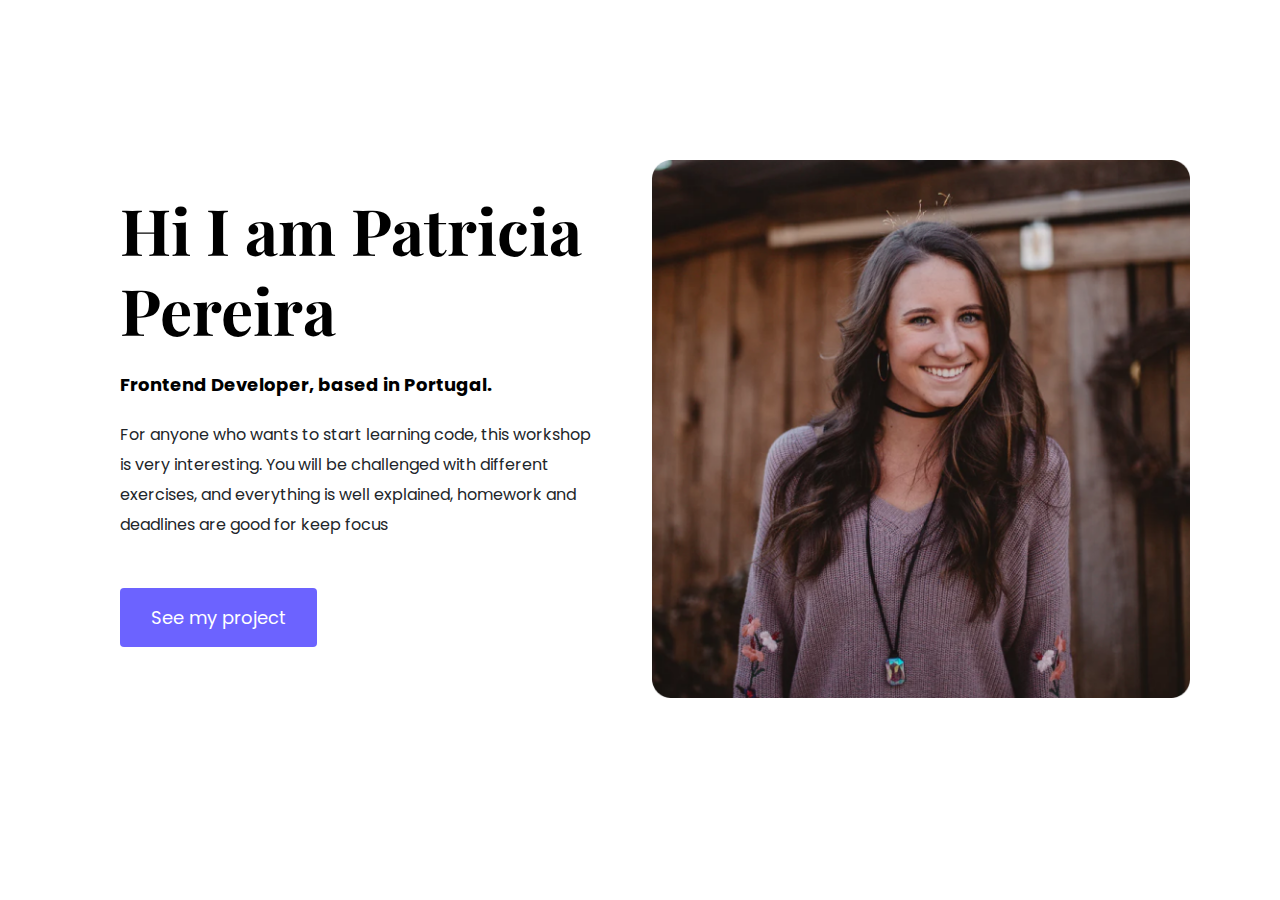
==== about.html @ 5050882e "add about html page" ====
<!DOCTYPE html>
<html lang="en">
  <head>
    <meta charset="UTF-8" />
    <meta http-equiv="X-UA-Compatible" content="IE=edge" />
    <meta name="viewport" content="width=device-width, initial-scale=1.0" />
    <title>Document</title>
    <link
      rel="stylesheet"
      href="https://cdn.jsdelivr.net/npm/bootstrap@5.2.3/dist/css/bootstrap.min.css"
    />
    <script src="https://cdn.jsdelivr.net/npm/bootstrap@5.2.3/dist/js/bootstrap.bundle.min.js"></script>
    <link rel="stylesheet" href="src/styles.css" />
    <link rel="preconnect" href="https://fonts.gstatic.com" />
    <link
      href="https://fonts.googleapis.com/css2?family=Playfair+Display:wght@700&amp;family=Poppins:wght@500;700&amp;display=swap"
      rel="stylesheet"
    />
  </head>
  <body>
    <div class="container about-section">
      <div class="row">
        <div class="col-lg-6">
          <div class="about-section-content">
            <h1 class="mb-4">Hi I am Patricia Pereira</h1>
            <h2 class="mb-4">Frontend Developer, based in Portugal.</h2>
            <p class="mb-5">
              For anyone who wants to start learning code, this workshop is very
              interesting. You will be challenged with different exercises, and
              everything is well explained, homework and deadlines are good for
              keep focus
            </p>
            <a href="#" class="btn btn-branding">See my project</a>
          </div>
        </div>
        <div class="col-lg-6">
          <img src="images/patricia.png" class="img-fluid" />
        </div>
      </div>
    </div>
  </body>
</html>
---- src/styles.css ----
:root {
  --branding-color: #6c63ff;
  --secondary-color: #f9f7fe;
  --heading-font-family: "Playfair Display", serif;
  --default-font-family: "Poppins", sans-serif;
}

body {
  font-family: var(--default-font-family);
}

h1,
h2,
h3,
h4,
h5,
h6 {
  color: black;
  font-family: var(--heading-font-family);
  font-weight: bold;
}

h1 {
  font-size: 96px;
}
h2 {
  font-size: 64px;
}

p {
  font-weight: normal;
}

.hero {
  background: var(--secondary-color);
  text-align: center;
  padding: 160px 20px;
}

.hero p {
  font-size: 36px;
  font-weight: bold;
  margin: 0;
  color: #272142;
}

.hero h2 {
  font-family: var(--heading-font-family);
  font-weight: normal;
  line-height: 2;
  font-size: 24px;
}

.btn-branding {
  background: var(--branding-color);
  border-radius: 4px;
  color: white;
  font-size: 18px;
  line-height: 27px;
  padding: 15px 30px;
}
.btn-branding-outline {
  border: 1px solid var(--branding-color);
  border-radius: 4px;
  color: var(--branding-color);
  padding: 15px 30px;
  font-size: 18px;
  line-height: 27px;
}
.projects {
  padding: 120px 60px;
}
p {
  font-weight: normal;
  font-size: 16px;
  line-height: 30px;
}
@media (max-width: 900px) {
  h2 {
    font-size: 44px;
  }
  .projects {
    text-align: center;
    padding: 0;
  }
  .about-section {
    padding: 0;
    text-align: center;
  }
}

.about-section {
  padding: 160px 20px;
}
.about-section-content {
  margin: 30px;
}
.btn-branding {
  background: var(--branding-color);
  border-radius: 4px;
  color: white;
  font-size: 18px;
  line-height: 27px;
  padding: 15px 30px;
  font-family: var(--default-font-family);
}
.btn:hover {
  background: var(--branding-color);
  color: black;
}
.about-section h1 {
  font-size: 64px;
  line-height: 80px;
  font-family: var(--heading-font-family);
  font-weight: bold;
}
.about-section h2 {
  font-size: 18px;
  font-family: var(--default-font-family);
  font-weight: bold;
}
.about-section p {
  font-size: 16px;
  line-height: 30px;
  font-weight: normal;
  font-family: var(--default-font-family);
}
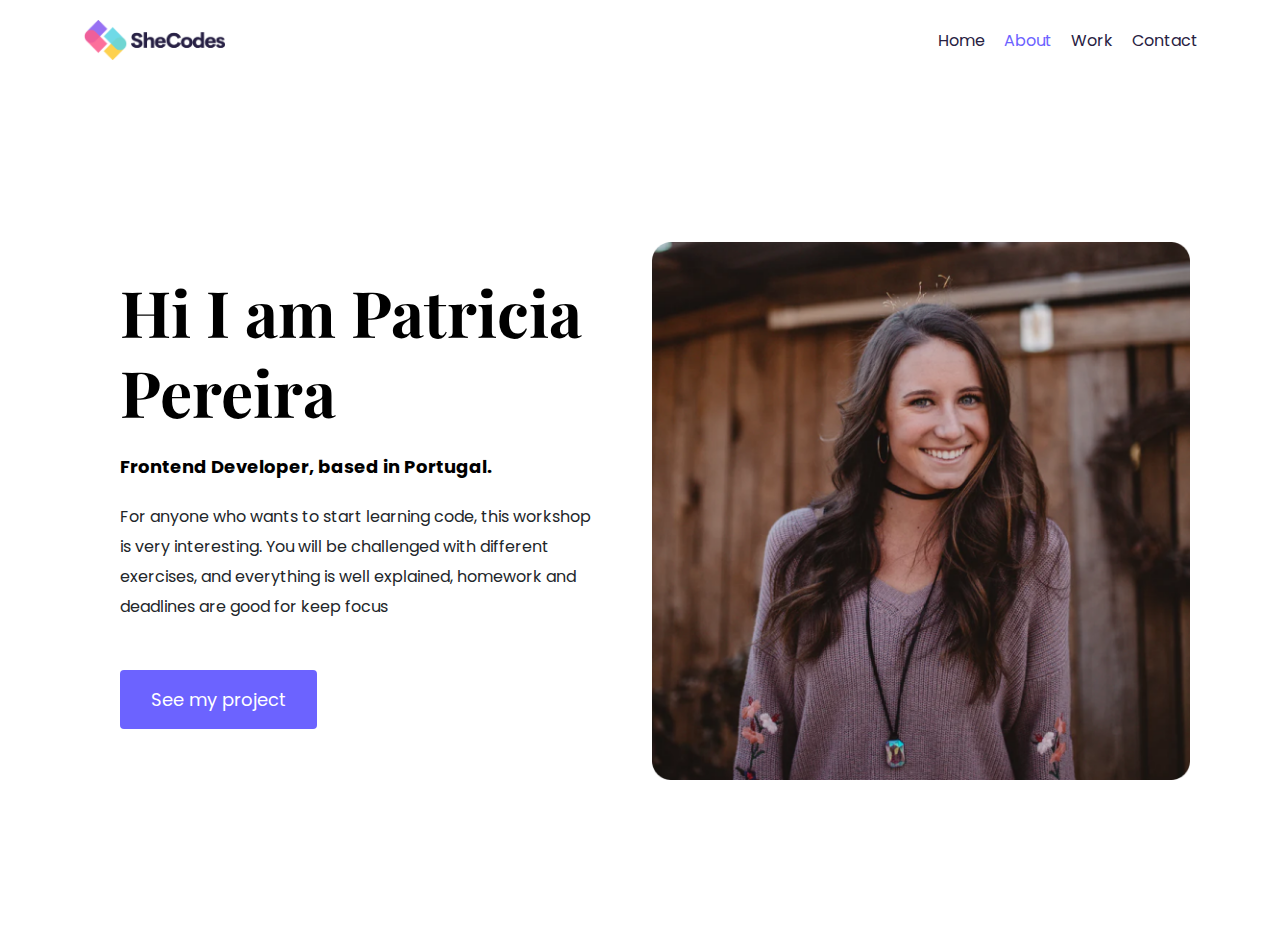
==== commit 5594922c: "add seo" ====
--- a/about.html
+++ b/about.html
@@ -18,6 +18,28 @@
     />
   </head>
   <body>
+    <div class="container">
+      <nav class="d-flex justify-content-between">
+        <a href="/" title="Homepage">
+          <img
+            src="images/logo.png"
+            alt="patricia-logo"
+            class="logo d-none d-md-block" />
+          <img
+            src="images/logo-small.jpg"
+            alt="patricia-logo"
+            class="logo d-block d-md-none"
+        /></a>
+        <ul>
+          <li><a href="/" title="Homepage">Home</a></li>
+          <li class="active">
+            <a href="/about.html" title="About patricia">About</a>
+          </li>
+          <li><a href="/work.html" title="Patricia's work">Work</a></li>
+          <li><a href="/contact.html" title="contact patricia">Contact</a></li>
+        </ul>
+      </nav>
+    </div>
     <div class="container about-section">
       <div class="row">
         <div class="col-lg-6">
--- a/src/styles.css
+++ b/src/styles.css
@@ -26,15 +26,74 @@
 h2 {
   font-size: 64px;
 }
+h3 {
+  font-size: 48px;
+}
 
 p {
   font-weight: normal;
 }
-
+.logo {
+  max-height: 40px;
+}
+nav {
+  padding: 20px 0;
+}
+nav ul {
+  padding: 0;
+  margin: 0;
+}
+nav li {
+  display: inline;
+  list-style: none;
+  line-height: 42px;
+  margin-left: 15px;
+}
+nav a {
+  text-decoration: none;
+  color: #272142;
+  transition: all 100ms ease-in-out;
+}
+nav a:hover,
+nav li.active a {
+  color: var(--branding-color);
+}
+footer {
+  margin: 60px 0;
+}
+footer .social-links a {
+  margin: 0 20px;
+  color: var(--branding-color);
+  background: var(--secondary-color);
+  padding: 10px 14px;
+  border-radius: 50%;
+  font-size: 18px;
+  transition: all 150ms ease-in-out;
+}
+footer .social-links a:hover {
+  color: white;
+  background: var(--branding-color);
+}
+footer .email-link {
+  text-decoration: none;
+  color: black;
+  font-size: 24px;
+}
+footer .email-link:hover {
+  color: var(--branding-color);
+}
+footer .contact-box {
+  background: var(--secondary-color);
+  padding: 30px 120px;
+  border-radius: 10px;
+}
+footer .contact-box p {
+  margin: 0;
+}
 .hero {
   background: var(--secondary-color);
   text-align: center;
-  padding: 160px 20px;
+  padding: 80px 20px;
 }
 
 .hero p {
@@ -76,8 +135,15 @@
   line-height: 30px;
 }
 @media (max-width: 900px) {
+  h1 {
+    font-size: 44px;
+    line-height: 56px;
+  }
   h2 {
     font-size: 44px;
+  }
+  h3 {
+    font-size: 26px;
   }
   .projects {
     text-align: center;
@@ -86,6 +152,10 @@
   .about-section {
     padding: 0;
     text-align: center;
+  }
+  .content {
+    text-align: center;
+    padding: 0;
   }
 }
 
@@ -125,3 +195,23 @@
   font-weight: normal;
   font-family: var(--default-font-family);
 }
+.content h1 {
+  font-size: 64px;
+  line-height: 80px;
+}
+.content h3 {
+  font-size: 24px;
+  line-height: 1.5;
+
+  font-family: var(--default-font-family);
+}
+.content p {
+  font-size: 14px;
+}
+
+.content {
+  margin: 30px;
+}
+.content-container {
+  padding: 60px 20px;
+}
